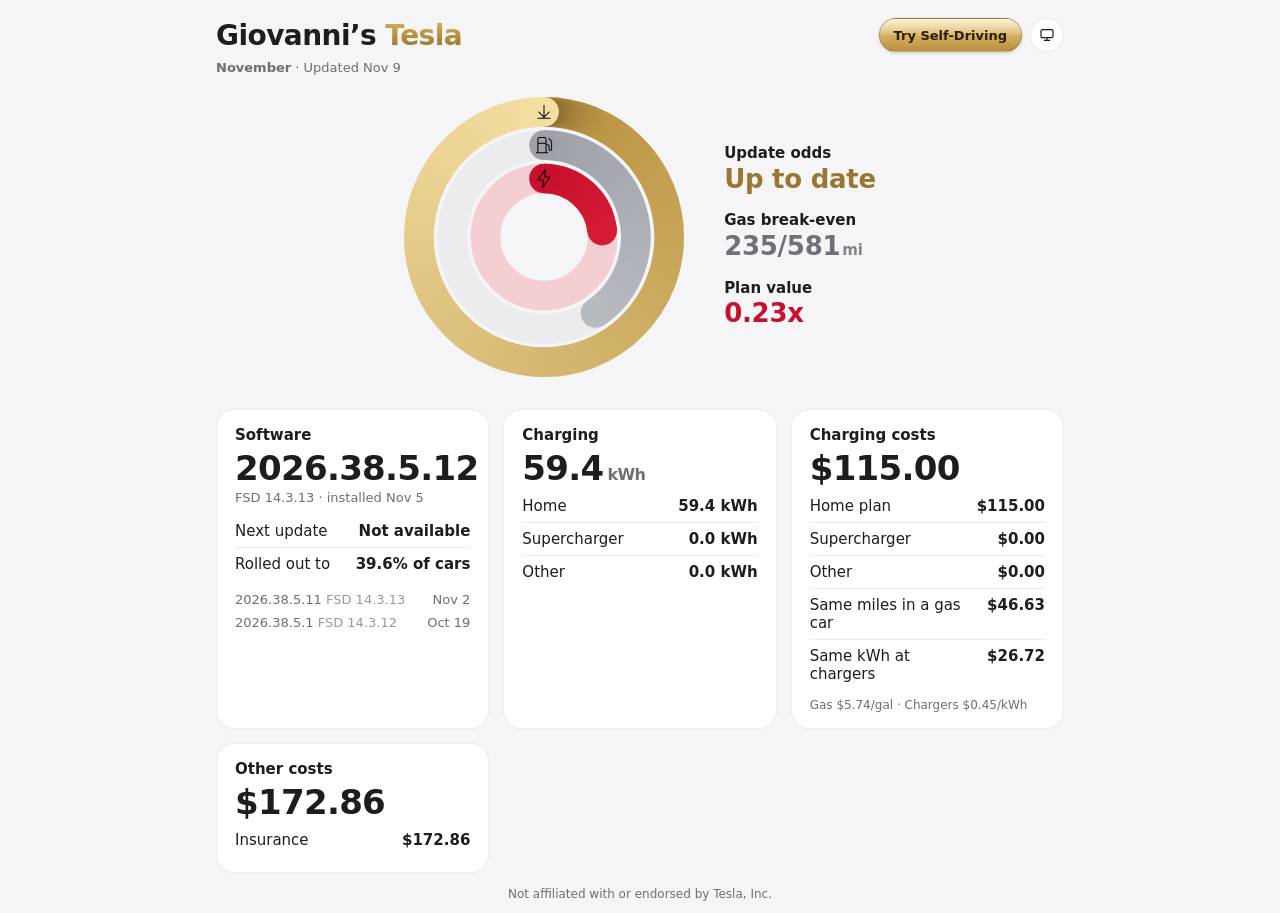
==== index.html @ 00ff0dca "Thicken Home Screen and og rings to Apple Activity proportions Match stroke/gap to ~11% of outer dia" ====
<!doctype html>
<html lang="en">
<head>
<meta charset="utf-8">
<meta name="viewport" content="width=device-width,initial-scale=1,viewport-fit=cover">
<meta name="color-scheme" content="dark light">
<meta name="theme-color" content="#050506">
<meta name="robots" content="noindex">
<meta name="description" content="Everything about my Tesla in three rings: update odds, gas savings and plan value. Updated daily.">
<title>MyTesla</title>
<link rel="icon" href="favicon.ico?v=ae0a9e6cf4" sizes="16x16 32x32 48x48">
<link rel="icon" href="assets/icon-32.png?v=ce8975d16d" type="image/png" sizes="32x32">
<link rel="icon" href="assets/icon.svg?v=7e483f612b" type="image/svg+xml" sizes="any">
<link rel="apple-touch-icon" href="assets/touch-icon-180.png?v=1860befc85" sizes="180x180">
<link rel="apple-touch-icon" href="assets/touch-icon-167.png?v=c87702ba00" sizes="167x167">
<link rel="apple-touch-icon" href="assets/touch-icon-152.png?v=e21e76531f" sizes="152x152">
<link rel="apple-touch-icon" href="assets/touch-icon-120.png?v=350e2f176d" sizes="120x120">
<link rel="mask-icon" href="safari-pinned-tab.svg?v=009a2604a4" color="#e82127">
<link rel="manifest" href="site.webmanifest?v=a8c11947b1">
<meta name="apple-mobile-web-app-title" content="MyTesla">
<meta name="apple-mobile-web-app-capable" content="yes">
<meta name="mobile-web-app-capable" content="yes">
<link rel="canonical" href="https://ggalletti1.github.io/">
<meta property="og:type" content="website">
<meta property="og:site_name" content="MyTesla">
<meta property="og:title" content="MyTesla">
<meta property="og:description" content="Everything about my Tesla in three rings: update odds, gas savings and plan value. Updated daily.">
<meta property="og:url" content="https://ggalletti1.github.io/">
<meta property="og:image" content="https://ggalletti1.github.io/assets/og.png?v=aef200e745">
<meta property="og:image:width" content="1200">
<meta property="og:image:height" content="630">
<meta property="og:image:alt" content="MyTesla: three rings on a dark background">
<meta name="twitter:card" content="summary_large_image">
<meta name="twitter:title" content="MyTesla">
<meta name="twitter:description" content="Everything about my Tesla in three rings: update odds, gas savings and plan value. Updated daily.">
<meta name="twitter:image" content="https://ggalletti1.github.io/assets/og.png?v=aef200e745">
<script>/* set theme before first paint to avoid a flash */(function(){var d=document.documentElement,m='system';try{var s=localStorage.getItem('theme');if(s==='light'||s==='dark')m=s;}catch(e){}var t=m==='system'?(window.matchMedia&&matchMedia('(prefers-color-scheme: light)').matches?'light':'dark'):m;d.setAttribute('data-mode',m);d.setAttribute('data-theme',t);d.style.colorScheme=t;})();</script>
<link rel="stylesheet" href="assets/style.css?v=2fd59911be">
</head>
<body>
<main class="wrap">
  <header class="topbar">
    <h1>Giovanni’s <span>Tesla</span></h1>
    <div class="tb-r">
      <a class="cta-btn tb-cta" href="https://tesla.com/get-app/referral?code=giovanni87739" target="_blank" rel="noopener sponsored">Try Self-Driving</a>
      <div class="theme-wrap" id="theme-wrap">
        <button class="theme-btn" id="theme" type="button" aria-haspopup="menu" aria-expanded="false" aria-controls="theme-menu" title="Theme: System" aria-label="Theme: System">
          <svg class="ic ic-system" width="14" height="14" viewBox="0 0 24 24" fill="none" stroke="currentColor" stroke-width="1.8" stroke-linecap="round" stroke-linejoin="round" aria-hidden="true" focusable="false"><rect x="3" y="4" width="18" height="12" rx="2"/><path d="M8 20h8M12 16v4"/></svg>
          <svg class="ic ic-light" width="14" height="14" viewBox="0 0 24 24" fill="none" stroke="currentColor" stroke-width="1.8" stroke-linecap="round" stroke-linejoin="round" aria-hidden="true" focusable="false"><circle cx="12" cy="12" r="4"/><path d="M12 2v2M12 20v2M4.9 4.9l1.4 1.4M17.7 17.7l1.4 1.4M2 12h2M20 12h2M4.9 19.1l1.4-1.4M17.7 6.3l1.4-1.4"/></svg>
          <svg class="ic ic-dark" width="14" height="14" viewBox="0 0 24 24" fill="none" stroke="currentColor" stroke-width="1.8" stroke-linecap="round" stroke-linejoin="round" aria-hidden="true" focusable="false"><path d="M21 12.8A9 9 0 1 1 11.2 3a7 7 0 0 0 9.8 9.8z"/></svg>
          
        </button>
        <div class="theme-menu" id="theme-menu" role="menu" aria-label="Theme">
          <button type="button" class="tm-item" role="menuitemradio" aria-checked="false" data-mode="system" tabindex="-1" aria-label="System" title="System"><svg class="tm-ic" width="14" height="14" viewBox="0 0 24 24" fill="none" stroke="currentColor" stroke-width="1.8" stroke-linecap="round" stroke-linejoin="round" aria-hidden="true" focusable="false"><rect x="3" y="4" width="18" height="12" rx="2"/><path d="M8 20h8M12 16v4"/></svg></button>
          <button type="button" class="tm-item" role="menuitemradio" aria-checked="false" data-mode="light" tabindex="-1" aria-label="Light" title="Light"><svg class="tm-ic" width="14" height="14" viewBox="0 0 24 24" fill="none" stroke="currentColor" stroke-width="1.8" stroke-linecap="round" stroke-linejoin="round" aria-hidden="true" focusable="false"><circle cx="12" cy="12" r="4"/><path d="M12 2v2M12 20v2M4.9 4.9l1.4 1.4M17.7 17.7l1.4 1.4M2 12h2M20 12h2M4.9 19.1l1.4-1.4M17.7 6.3l1.4-1.4"/></svg></button>
          <button type="button" class="tm-item" role="menuitemradio" aria-checked="false" data-mode="dark" tabindex="-1" aria-label="Dark" title="Dark"><svg class="tm-ic" width="14" height="14" viewBox="0 0 24 24" fill="none" stroke="currentColor" stroke-width="1.8" stroke-linecap="round" stroke-linejoin="round" aria-hidden="true" focusable="false"><path d="M21 12.8A9 9 0 1 1 11.2 3a7 7 0 0 0 9.8 9.8z"/></svg></button>
        </div>
      </div>
    </div>
  </header>
  <p class="updated" id="updated"></p>
  <section class="rings-wrap" aria-label="Rings">
    <div class="rings-box"><svg id="rings" viewBox="0 0 100 100" role="img" aria-label="Rings"></svg></div>
    <ul class="legend" id="legend"></ul>
  </section>
  <section class="cards">
    <article class="card" id="software"></article>
    <article class="card" id="charging"></article>
    <article class="card" id="cost"></article>
    <article class="card" id="expenses"></article>
  </section>
</main>
<footer class="wrap">
  <p>Not affiliated with or endorsed by Tesla, Inc.</p>
</footer>
<script src="assets/js/core.js?v=95c8ee3dfd"></script>
<script src="assets/js/rings.js?v=1d94d1d41d"></script>
<script src="assets/js/software.js?v=8e33b72c5f"></script>
<script src="assets/js/charging.js?v=5e74988c7b"></script>
<script src="assets/js/cost.js?v=53e8a6133e"></script>
<script src="assets/js/main.js?v=6742d1a948"></script>
<script>/* Keep the existing push worker updated; no permission request or enrollment. */
if ('serviceWorker' in navigator) navigator.serviceWorker.register('/sw.js', {scope:'/', updateViaCache:'none'}).catch(function(){});
</script>
</body>
</html>
---- assets/style.css ----
/* MyTesla: rings + essentials. Dark by default; light via the theme menu. The rings card is always black. */
:root{--bg:#050506;--fg:#f5f5f7;--mute:#8e8e93;--card:#121214;--line:rgba(255,255,255,.08);--acc:#e82127;
  font-family:-apple-system,BlinkMacSystemFont,"SF Pro Text","SF Pro Display","Helvetica Neue",Inter,system-ui,sans-serif;-webkit-font-smoothing:antialiased}
[data-theme=light]{--bg:#f5f5f7;--fg:#1d1d1f;--mute:#6e6e73;--card:#fff;--line:rgba(0,0,0,.08)}
*{box-sizing:border-box}
html,body{margin:0;background:var(--bg);color:var(--fg)}
.wrap{max-width:880px;margin:0 auto;padding:0 max(16px,env(safe-area-inset-left)) 0 max(16px,env(safe-area-inset-right))}
.topbar{display:flex;align-items:center;justify-content:space-between;gap:8px;padding:18px 0 6px;flex-wrap:nowrap;min-width:0}
h1{font-size:clamp(20px,6.2vw,28px);white-space:nowrap;min-width:0;overflow:hidden;text-overflow:ellipsis;font-weight:700;letter-spacing:-.02em;margin:0}h1 span{color:#D9B464;background:linear-gradient(180deg,#F3DFA2 0%,#D9B464 50%,#B8913F 100%);-webkit-background-clip:text;background-clip:text;-webkit-text-fill-color:transparent}[data-theme=light] h1 span{color:#9A7630;background-image:linear-gradient(180deg,#D9B464 0%,#B8913F 50%,#8C6A24 100%)}
.tb-r{display:flex;gap:8px;align-items:center;flex:none}
.updated{color:var(--mute);font-size:13px;margin:2px 0 14px}
/* theme menu */
.theme-wrap{position:relative}
.theme-btn{display:inline-flex;align-items:center;justify-content:center;width:34px;height:34px;padding:0;border-radius:17px;border:1px solid var(--line);background:var(--card);color:var(--fg);font:inherit;cursor:pointer}.theme-btn .ic{width:16px;height:16px}
.theme-btn .ic{display:none}[data-mode=system] .ic-system,[data-mode=light] .ic-light,[data-mode=dark] .ic-dark{display:block}
.theme-menu{position:absolute;right:0;left:auto;top:40px;width:max-content;max-width:calc(100vw - 24px);padding:6px;border-radius:12px;background:var(--card);border:1px solid var(--line);box-shadow:0 10px 30px rgba(0,0,0,.35);display:none;z-index:5}
.theme-wrap.open .theme-menu{display:block}
.tm-item{display:flex;align-items:center;justify-content:space-between;gap:12px;width:100%;padding:9px 10px;border:0;border-radius:8px;background:none;color:var(--fg);font:inherit;font-size:14px;cursor:pointer;text-align:left}
.tm-item:hover,.tm-item:focus{background:var(--line);outline:none}.tm-item[aria-checked=true]{color:var(--acc);background:var(--line)}.tm-item .tm-ic{width:18px;height:18px}
.cta-btn{display:inline-flex;align-items:center;gap:6px;height:34px;padding:0 14px;border-radius:17px;background:linear-gradient(180deg,rgba(255,255,255,.55) 0%,rgba(255,255,255,.12) 48%,rgba(255,255,255,0) 52%),linear-gradient(180deg,#F3DFA2 0%,#D9B464 45%,#B8913F 100%);border:1px solid rgba(122,92,30,.45);box-shadow:inset 0 1px 0 rgba(255,255,255,.7),0 1px 3px rgba(90,64,16,.25);color:#2A1E05;text-decoration:none;font-size:13px;font-weight:600;white-space:nowrap}
.cta-btn:hover{filter:brightness(1.05)}.cta-btn:active{filter:brightness(.95)}
/* rings card */
/* rings: on the page (follow the theme), SVG so they are resolution-independent */
.rings-wrap{display:flex;align-items:center;justify-content:center;gap:40px;padding:8px 0 18px}
.rings-box{flex:0 0 auto;width:min(280px,46vw);aspect-ratio:1/1}
#rings{display:block;width:100%;height:100%;overflow:visible}
.legend{list-style:none;margin:0;padding:0;display:grid;gap:18px;flex:0 1 auto;min-width:0}
.legend li{display:grid;row-gap:2px;line-height:1.15}
.lg-l{font-size:15px;font-weight:600;color:var(--fg)}
.lg-v{font-size:26px;font-weight:700;letter-spacing:-.01em;font-variant-numeric:tabular-nums;font-family:"SF Pro Rounded",ui-rounded,-apple-system,system-ui,sans-serif}
.lg-v small{font-size:15px;font-weight:600;margin-left:2px;opacity:.85}
.lg-r .lg-v{color:#9A7630}.lg-g .lg-v{color:#6E7278}.lg-c .lg-v{color:#C8102E}
[data-theme=dark] .lg-r .lg-v{color:#E6C77E}[data-theme=dark] .lg-g .lg-v{color:#D4D7DB}[data-theme=dark] .lg-c .lg-v{color:#FF4A55}
@media (max-width:560px){.rings-wrap{flex-direction:column;gap:20px}.rings-box{width:min(250px,70vw)}
  .legend{width:100%;grid-template-columns:repeat(3,auto);justify-content:center;column-gap:clamp(16px,6vw,30px)}.legend li{white-space:nowrap}.legend li{text-align:center}.lg-v{font-size:19px}.lg-v small{font-size:12px}.lg-l{font-size:13px}}
/* fact cards */
.cards{display:grid;grid-template-columns:repeat(auto-fit,minmax(260px,1fr));gap:14px;margin:14px 0}
.card{background:var(--card);border:1px solid var(--line);border-radius:18px;padding:16px 18px}
.card h2{font-size:15px;font-weight:600;color:var(--fg);margin:0 0 4px}
.big{font-size:34px;font-weight:700;letter-spacing:-.02em;font-variant-numeric:tabular-nums;font-family:"SF Pro Rounded",ui-rounded,-apple-system,system-ui,sans-serif;margin:0 0 2px}.big small{font-size:16px;font-weight:600;color:var(--mute);margin-left:4px}
.sub{color:var(--mute);font-size:13px;margin:0 0 10px}
.row{display:flex;justify-content:space-between;align-items:baseline;gap:12px;padding:7px 0;border-top:1px solid var(--line);font-size:15px}
.row:first-of-type{border-top:0}.row b{font-weight:600;font-variant-numeric:tabular-nums;text-align:right}.row i{font-style:normal;color:var(--mute);font-weight:400;font-size:13px;margin-left:4px}

.row.nx i{display:block;margin-left:0}   /* software Next update: FSD on a second line under the build, same row */
.hist{list-style:none;margin:8px 0 0;padding:0;font-size:13px;color:var(--mute)}.hist li{display:flex;justify-content:space-between;padding:4px 0}.hist li.cur{color:var(--fg)}.hist i{font-style:normal;opacity:.7}
footer{color:var(--mute);font-size:12px;padding:10px 16px 30px;text-align:center}
.note{color:var(--mute);font-size:12px;margin:8px 0 0}

@media (max-width:400px){.cta-btn{padding:0 11px;gap:4px}.tb-r{gap:6px}}
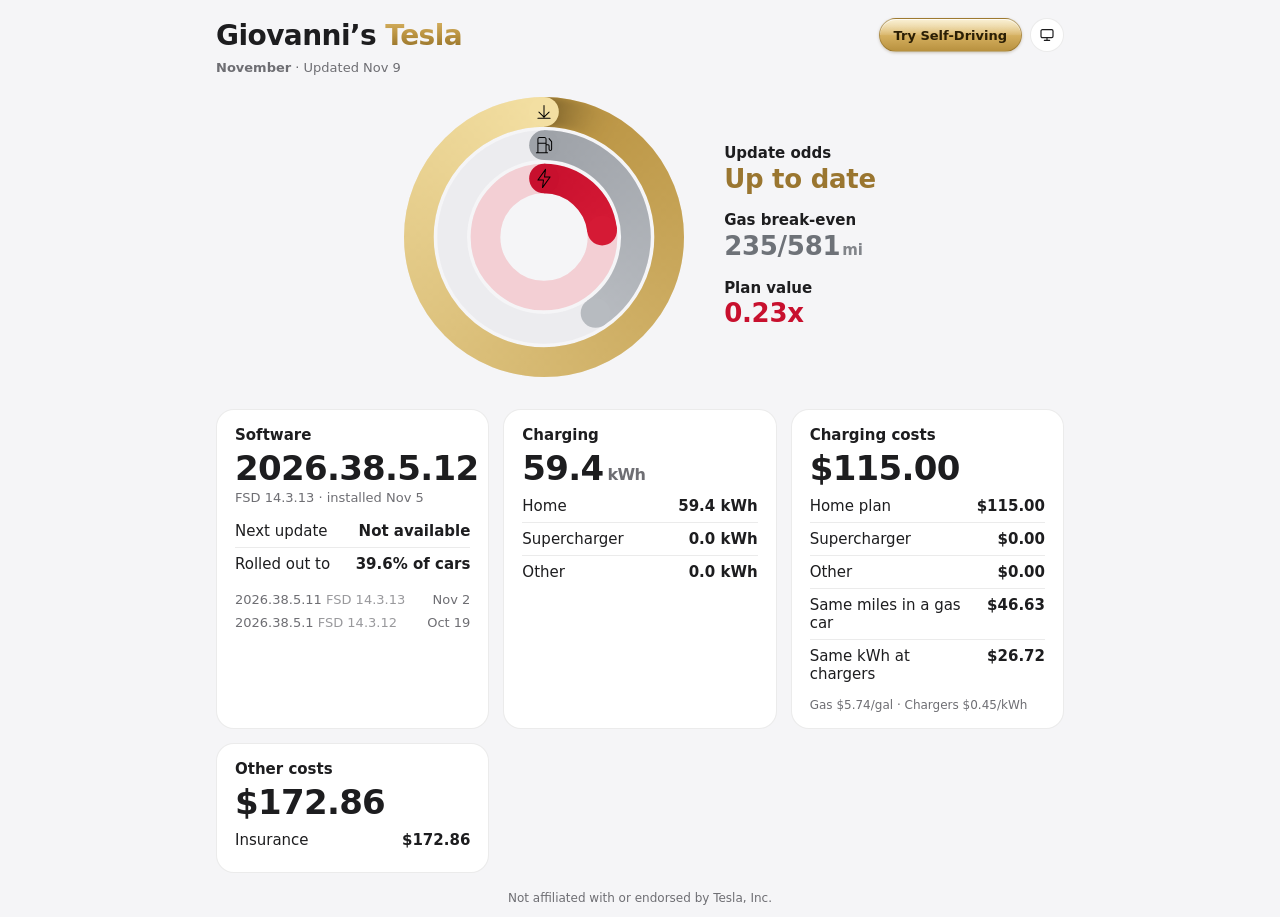
==== commit c26771dc: "Larger option-B rings; temporary pairing UI for Home Screen re-add Keep absolute stroke thickness; e" ====
--- a/index.html
+++ b/index.html
@@ -8,15 +8,15 @@
 <meta name="robots" content="noindex">
 <meta name="description" content="Everything about my Tesla in three rings: update odds, gas savings and plan value. Updated daily.">
 <title>MyTesla</title>
-<link rel="icon" href="favicon.ico?v=ae0a9e6cf4" sizes="16x16 32x32 48x48">
-<link rel="icon" href="assets/icon-32.png?v=ce8975d16d" type="image/png" sizes="32x32">
-<link rel="icon" href="assets/icon.svg?v=7e483f612b" type="image/svg+xml" sizes="any">
-<link rel="apple-touch-icon" href="assets/touch-icon-180.png?v=1860befc85" sizes="180x180">
-<link rel="apple-touch-icon" href="assets/touch-icon-167.png?v=c87702ba00" sizes="167x167">
-<link rel="apple-touch-icon" href="assets/touch-icon-152.png?v=e21e76531f" sizes="152x152">
-<link rel="apple-touch-icon" href="assets/touch-icon-120.png?v=350e2f176d" sizes="120x120">
+<link rel="icon" href="favicon.ico?v=9c14b0f9a2" sizes="16x16 32x32 48x48">
+<link rel="icon" href="assets/icon-32.png?v=05fc0893bf" type="image/png" sizes="32x32">
+<link rel="icon" href="assets/icon.svg?v=2bc5793ec3" type="image/svg+xml" sizes="any">
+<link rel="apple-touch-icon" href="assets/touch-icon-180.png?v=90409cc8c6" sizes="180x180">
+<link rel="apple-touch-icon" href="assets/touch-icon-167.png?v=cb49627812" sizes="167x167">
+<link rel="apple-touch-icon" href="assets/touch-icon-152.png?v=fde4f9e70a" sizes="152x152">
+<link rel="apple-touch-icon" href="assets/touch-icon-120.png?v=10475efc80" sizes="120x120">
 <link rel="mask-icon" href="safari-pinned-tab.svg?v=009a2604a4" color="#e82127">
-<link rel="manifest" href="site.webmanifest?v=a8c11947b1">
+<link rel="manifest" href="site.webmanifest?v=5af7907d30">
 <meta name="apple-mobile-web-app-title" content="MyTesla">
 <meta name="apple-mobile-web-app-capable" content="yes">
 <meta name="mobile-web-app-capable" content="yes">
@@ -26,16 +26,16 @@
 <meta property="og:title" content="MyTesla">
 <meta property="og:description" content="Everything about my Tesla in three rings: update odds, gas savings and plan value. Updated daily.">
 <meta property="og:url" content="https://ggalletti1.github.io/">
-<meta property="og:image" content="https://ggalletti1.github.io/assets/og.png?v=aef200e745">
+<meta property="og:image" content="https://ggalletti1.github.io/assets/og.png?v=dcd8c1906b">
 <meta property="og:image:width" content="1200">
 <meta property="og:image:height" content="630">
 <meta property="og:image:alt" content="MyTesla: three rings on a dark background">
 <meta name="twitter:card" content="summary_large_image">
 <meta name="twitter:title" content="MyTesla">
 <meta name="twitter:description" content="Everything about my Tesla in three rings: update odds, gas savings and plan value. Updated daily.">
-<meta name="twitter:image" content="https://ggalletti1.github.io/assets/og.png?v=aef200e745">
+<meta name="twitter:image" content="https://ggalletti1.github.io/assets/og.png?v=dcd8c1906b">
 <script>/* set theme before first paint to avoid a flash */(function(){var d=document.documentElement,m='system';try{var s=localStorage.getItem('theme');if(s==='light'||s==='dark')m=s;}catch(e){}var t=m==='system'?(window.matchMedia&&matchMedia('(prefers-color-scheme: light)').matches?'light':'dark'):m;d.setAttribute('data-mode',m);d.setAttribute('data-theme',t);d.style.colorScheme=t;})();</script>
-<link rel="stylesheet" href="assets/style.css?v=2fd59911be">
+<link rel="stylesheet" href="assets/style.css?v=8936a7b640">
 </head>
 <body>
 <main class="wrap">
@@ -71,6 +71,17 @@
   </section>
 </main>
 <footer class="wrap">
+  <div class="push-controls">
+    <button class="push-btn" id="push-enable" type="button" hidden>Enable notifications</button>
+    <button class="push-link" id="push-setup" type="button" hidden>Notification setup</button>
+    <p class="note" id="push-status" role="status" aria-live="polite"></p>
+    <div class="push-pair" id="push-pair" hidden>
+      <label for="push-code">Private pairing code</label>
+      <textarea id="push-code" readonly rows="3" spellcheck="false" autocapitalize="off" autocomplete="off" aria-describedby="push-status"></textarea>
+      <div><button class="push-btn" id="push-copy" type="button">Copy code</button>
+      <button class="push-link" id="push-done" type="button">Done</button></div>
+    </div>
+  </div>
   <p>Not affiliated with or endorsed by Tesla, Inc.</p>
 </footer>
 <script src="assets/js/core.js?v=95c8ee3dfd"></script>
@@ -79,8 +90,6 @@
 <script src="assets/js/charging.js?v=5e74988c7b"></script>
 <script src="assets/js/cost.js?v=53e8a6133e"></script>
 <script src="assets/js/main.js?v=6742d1a948"></script>
-<script>/* Keep the existing push worker updated; no permission request or enrollment. */
-if ('serviceWorker' in navigator) navigator.serviceWorker.register('/sw.js', {scope:'/', updateViaCache:'none'}).catch(function(){});
-</script>
+<script src="assets/js/push.js?v=18ac2b966d"></script>
 </body>
 </html>
--- a/assets/style.css
+++ b/assets/style.css
@@ -48,3 +48,15 @@
 .note{color:var(--mute);font-size:12px;margin:8px 0 0}
 
 @media (max-width:400px){.cta-btn{padding:0 11px;gap:4px}.tb-r{gap:6px}}
+
+/* Quiet, opt-in notification setup; no permission prompt on page load. */
+[hidden]{display:none!important}
+.push-controls{margin:8px auto 18px;max-width:420px}
+.push-btn,.push-link{font:inherit;font-size:12px;cursor:pointer}
+.push-btn{border:1px solid var(--line);border-radius:18px;background:var(--card);color:var(--fg);padding:9px 14px;min-height:36px}
+.push-btn:hover{background:var(--line)}.push-btn:disabled{opacity:.5;cursor:wait}
+.push-link{border:0;background:none;color:var(--mute);padding:9px 10px;text-decoration:underline;text-underline-offset:3px}
+.push-btn:focus-visible,.push-link:focus-visible{outline:2px solid var(--acc);outline-offset:3px}
+.push-pair{margin-top:12px;padding:14px;border:1px solid var(--line);border-radius:16px;background:var(--card);text-align:left}
+.push-pair label{display:block;color:var(--fg);font-weight:600;margin-bottom:8px}
+.push-pair textarea{width:100%;resize:vertical;border:1px solid var(--line);border-radius:8px;background:var(--bg);color:var(--fg);padding:8px;font:11px ui-monospace,monospace;word-break:break-all}
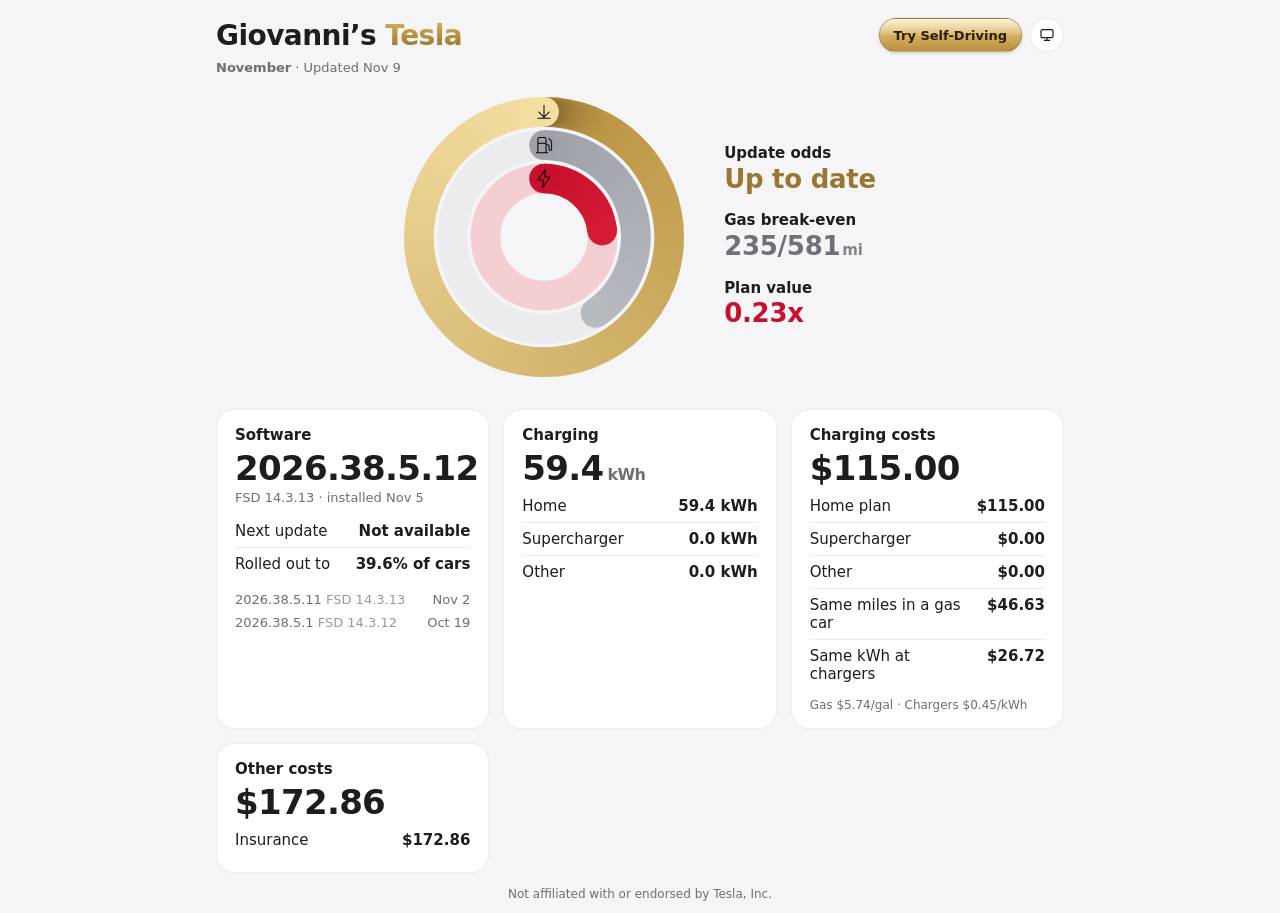
==== commit f687b790: "Remove temporary pairing UI after successful re-pair Restore the inline service-worker register. Kee" ====
--- a/index.html
+++ b/index.html
@@ -35,7 +35,7 @@
 <meta name="twitter:description" content="Everything about my Tesla in three rings: update odds, gas savings and plan value. Updated daily.">
 <meta name="twitter:image" content="https://ggalletti1.github.io/assets/og.png?v=dcd8c1906b">
 <script>/* set theme before first paint to avoid a flash */(function(){var d=document.documentElement,m='system';try{var s=localStorage.getItem('theme');if(s==='light'||s==='dark')m=s;}catch(e){}var t=m==='system'?(window.matchMedia&&matchMedia('(prefers-color-scheme: light)').matches?'light':'dark'):m;d.setAttribute('data-mode',m);d.setAttribute('data-theme',t);d.style.colorScheme=t;})();</script>
-<link rel="stylesheet" href="assets/style.css?v=8936a7b640">
+<link rel="stylesheet" href="assets/style.css?v=2fd59911be">
 </head>
 <body>
 <main class="wrap">
@@ -71,17 +71,6 @@
   </section>
 </main>
 <footer class="wrap">
-  <div class="push-controls">
-    <button class="push-btn" id="push-enable" type="button" hidden>Enable notifications</button>
-    <button class="push-link" id="push-setup" type="button" hidden>Notification setup</button>
-    <p class="note" id="push-status" role="status" aria-live="polite"></p>
-    <div class="push-pair" id="push-pair" hidden>
-      <label for="push-code">Private pairing code</label>
-      <textarea id="push-code" readonly rows="3" spellcheck="false" autocapitalize="off" autocomplete="off" aria-describedby="push-status"></textarea>
-      <div><button class="push-btn" id="push-copy" type="button">Copy code</button>
-      <button class="push-link" id="push-done" type="button">Done</button></div>
-    </div>
-  </div>
   <p>Not affiliated with or endorsed by Tesla, Inc.</p>
 </footer>
 <script src="assets/js/core.js?v=95c8ee3dfd"></script>
@@ -90,6 +79,8 @@
 <script src="assets/js/charging.js?v=5e74988c7b"></script>
 <script src="assets/js/cost.js?v=53e8a6133e"></script>
 <script src="assets/js/main.js?v=6742d1a948"></script>
-<script src="assets/js/push.js?v=18ac2b966d"></script>
+<script>/* Keep the existing push worker updated; no permission request or enrollment. */
+if ('serviceWorker' in navigator) navigator.serviceWorker.register('/sw.js', {scope:'/', updateViaCache:'none'}).catch(function(){});
+</script>
 </body>
 </html>
--- a/assets/style.css
+++ b/assets/style.css
@@ -48,15 +48,3 @@
 .note{color:var(--mute);font-size:12px;margin:8px 0 0}
 
 @media (max-width:400px){.cta-btn{padding:0 11px;gap:4px}.tb-r{gap:6px}}
-
-/* Quiet, opt-in notification setup; no permission prompt on page load. */
-[hidden]{display:none!important}
-.push-controls{margin:8px auto 18px;max-width:420px}
-.push-btn,.push-link{font:inherit;font-size:12px;cursor:pointer}
-.push-btn{border:1px solid var(--line);border-radius:18px;background:var(--card);color:var(--fg);padding:9px 14px;min-height:36px}
-.push-btn:hover{background:var(--line)}.push-btn:disabled{opacity:.5;cursor:wait}
-.push-link{border:0;background:none;color:var(--mute);padding:9px 10px;text-decoration:underline;text-underline-offset:3px}
-.push-btn:focus-visible,.push-link:focus-visible{outline:2px solid var(--acc);outline-offset:3px}
-.push-pair{margin-top:12px;padding:14px;border:1px solid var(--line);border-radius:16px;background:var(--card);text-align:left}
-.push-pair label{display:block;color:var(--fg);font-weight:600;margin-bottom:8px}
-.push-pair textarea{width:100%;resize:vertical;border:1px solid var(--line);border-radius:8px;background:var(--bg);color:var(--fg);padding:8px;font:11px ui-monospace,monospace;word-break:break-all}
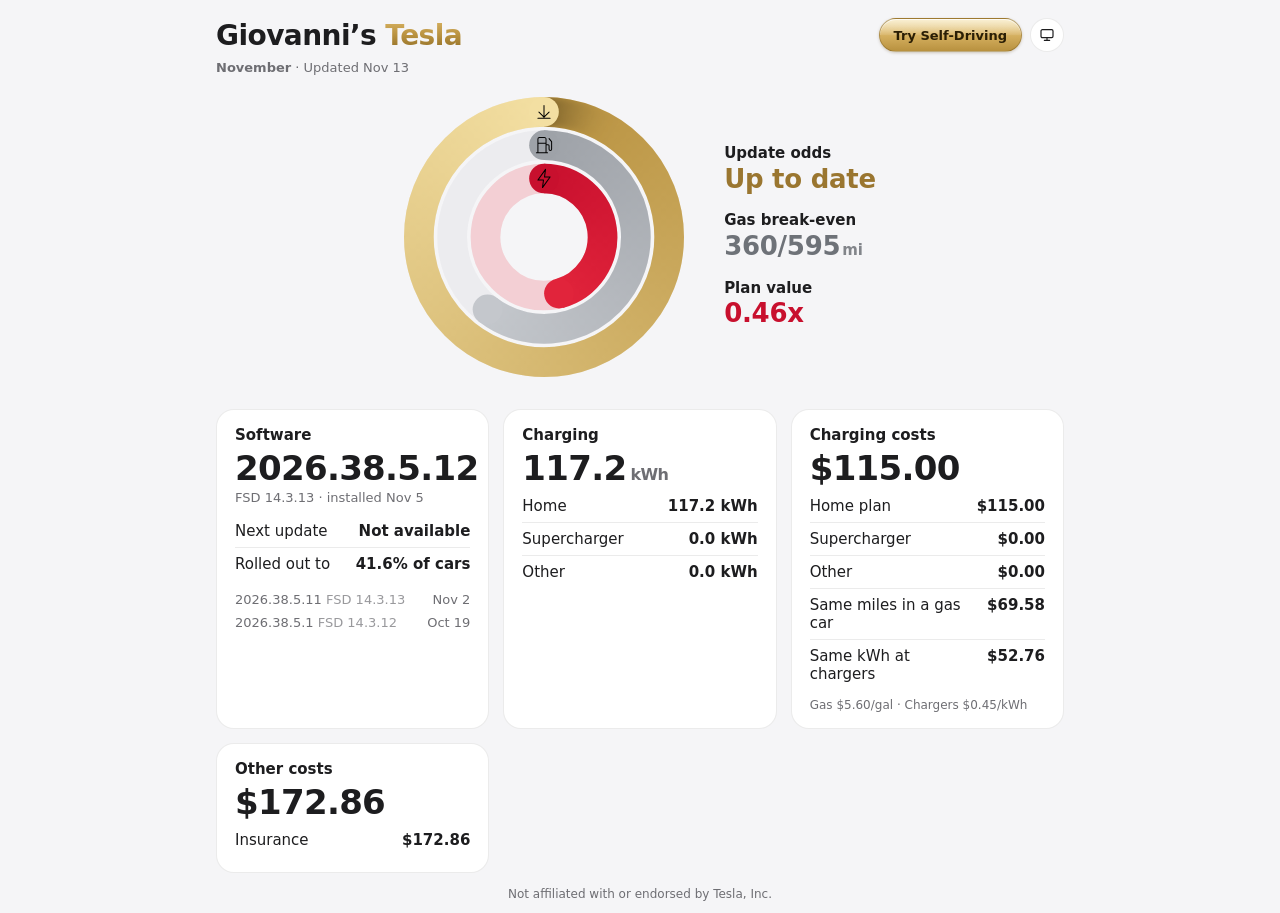
==== commit 9b862b5b: "Icons and share image: full Activity rings with tip shadow; drop SVG icon" ====
--- a/index.html
+++ b/index.html
@@ -8,15 +8,14 @@
 <meta name="robots" content="noindex">
 <meta name="description" content="Everything about my Tesla in three rings: update odds, gas savings and plan value. Updated daily.">
 <title>MyTesla</title>
-<link rel="icon" href="favicon.ico?v=9c14b0f9a2" sizes="16x16 32x32 48x48">
-<link rel="icon" href="assets/icon-32.png?v=05fc0893bf" type="image/png" sizes="32x32">
-<link rel="icon" href="assets/icon.svg?v=2bc5793ec3" type="image/svg+xml" sizes="any">
-<link rel="apple-touch-icon" href="assets/touch-icon-180.png?v=90409cc8c6" sizes="180x180">
-<link rel="apple-touch-icon" href="assets/touch-icon-167.png?v=cb49627812" sizes="167x167">
-<link rel="apple-touch-icon" href="assets/touch-icon-152.png?v=fde4f9e70a" sizes="152x152">
-<link rel="apple-touch-icon" href="assets/touch-icon-120.png?v=10475efc80" sizes="120x120">
+<link rel="icon" href="favicon.ico?v=8e42ed2fef" sizes="16x16 32x32 48x48">
+<link rel="icon" href="assets/icon-32.png?v=fc5183df4c" type="image/png" sizes="32x32">
+<link rel="apple-touch-icon" href="assets/touch-icon-180.png?v=a4b3df13f2" sizes="180x180">
+<link rel="apple-touch-icon" href="assets/touch-icon-167.png?v=7d2b74c05c" sizes="167x167">
+<link rel="apple-touch-icon" href="assets/touch-icon-152.png?v=faee7cdfb2" sizes="152x152">
+<link rel="apple-touch-icon" href="assets/touch-icon-120.png?v=bbd6837c9e" sizes="120x120">
 <link rel="mask-icon" href="safari-pinned-tab.svg?v=009a2604a4" color="#e82127">
-<link rel="manifest" href="site.webmanifest?v=5af7907d30">
+<link rel="manifest" href="site.webmanifest?v=c00a7908e0">
 <meta name="apple-mobile-web-app-title" content="MyTesla">
 <meta name="apple-mobile-web-app-capable" content="yes">
 <meta name="mobile-web-app-capable" content="yes">
@@ -26,14 +25,14 @@
 <meta property="og:title" content="MyTesla">
 <meta property="og:description" content="Everything about my Tesla in three rings: update odds, gas savings and plan value. Updated daily.">
 <meta property="og:url" content="https://ggalletti1.github.io/">
-<meta property="og:image" content="https://ggalletti1.github.io/assets/og.png?v=dcd8c1906b">
+<meta property="og:image" content="https://ggalletti1.github.io/assets/og.png?v=6541747571">
 <meta property="og:image:width" content="1200">
 <meta property="og:image:height" content="630">
 <meta property="og:image:alt" content="MyTesla: three rings on a dark background">
 <meta name="twitter:card" content="summary_large_image">
 <meta name="twitter:title" content="MyTesla">
 <meta name="twitter:description" content="Everything about my Tesla in three rings: update odds, gas savings and plan value. Updated daily.">
-<meta name="twitter:image" content="https://ggalletti1.github.io/assets/og.png?v=dcd8c1906b">
+<meta name="twitter:image" content="https://ggalletti1.github.io/assets/og.png?v=6541747571">
 <script>/* set theme before first paint to avoid a flash */(function(){var d=document.documentElement,m='system';try{var s=localStorage.getItem('theme');if(s==='light'||s==='dark')m=s;}catch(e){}var t=m==='system'?(window.matchMedia&&matchMedia('(prefers-color-scheme: light)').matches?'light':'dark'):m;d.setAttribute('data-mode',m);d.setAttribute('data-theme',t);d.style.colorScheme=t;})();</script>
 <link rel="stylesheet" href="assets/style.css?v=2fd59911be">
 </head>
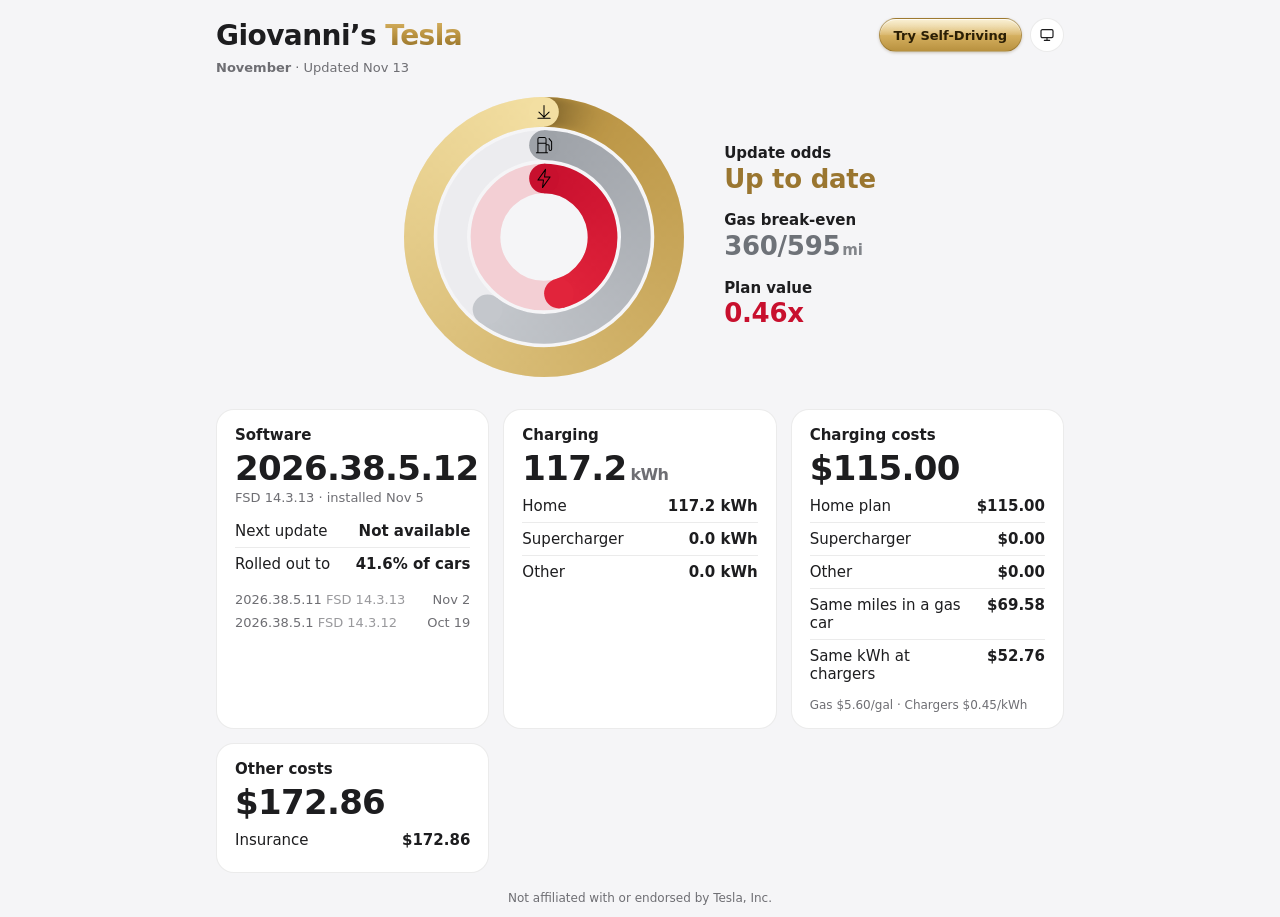
==== commit 3e6d80f3: "Temporary pairing UI for Home Screen re-add" ====
--- a/index.html
+++ b/index.html
@@ -34,7 +34,7 @@
 <meta name="twitter:description" content="Everything about my Tesla in three rings: update odds, gas savings and plan value. Updated daily.">
 <meta name="twitter:image" content="https://ggalletti1.github.io/assets/og.png?v=6541747571">
 <script>/* set theme before first paint to avoid a flash */(function(){var d=document.documentElement,m='system';try{var s=localStorage.getItem('theme');if(s==='light'||s==='dark')m=s;}catch(e){}var t=m==='system'?(window.matchMedia&&matchMedia('(prefers-color-scheme: light)').matches?'light':'dark'):m;d.setAttribute('data-mode',m);d.setAttribute('data-theme',t);d.style.colorScheme=t;})();</script>
-<link rel="stylesheet" href="assets/style.css?v=2fd59911be">
+<link rel="stylesheet" href="assets/style.css?v=8936a7b640">
 </head>
 <body>
 <main class="wrap">
@@ -70,6 +70,17 @@
   </section>
 </main>
 <footer class="wrap">
+  <div class="push-controls">
+    <button class="push-btn" id="push-enable" type="button" hidden>Enable notifications</button>
+    <button class="push-link" id="push-setup" type="button" hidden>Notification setup</button>
+    <p class="note" id="push-status" role="status" aria-live="polite"></p>
+    <div class="push-pair" id="push-pair" hidden>
+      <label for="push-code">Private pairing code</label>
+      <textarea id="push-code" readonly rows="3" spellcheck="false" autocapitalize="off" autocomplete="off" aria-describedby="push-status"></textarea>
+      <div><button class="push-btn" id="push-copy" type="button">Copy code</button>
+      <button class="push-link" id="push-done" type="button">Done</button></div>
+    </div>
+  </div>
   <p>Not affiliated with or endorsed by Tesla, Inc.</p>
 </footer>
 <script src="assets/js/core.js?v=95c8ee3dfd"></script>
@@ -81,5 +92,6 @@
 <script>/* Keep the existing push worker updated; no permission request or enrollment. */
 if ('serviceWorker' in navigator) navigator.serviceWorker.register('/sw.js', {scope:'/', updateViaCache:'none'}).catch(function(){});
 </script>
+<script src="assets/js/push.js?v=18ac2b966d"></script>
 </body>
 </html>
--- a/assets/style.css
+++ b/assets/style.css
@@ -48,3 +48,15 @@
 .note{color:var(--mute);font-size:12px;margin:8px 0 0}
 
 @media (max-width:400px){.cta-btn{padding:0 11px;gap:4px}.tb-r{gap:6px}}
+
+/* Quiet, opt-in notification setup; no permission prompt on page load. */
+[hidden]{display:none!important}
+.push-controls{margin:8px auto 18px;max-width:420px}
+.push-btn,.push-link{font:inherit;font-size:12px;cursor:pointer}
+.push-btn{border:1px solid var(--line);border-radius:18px;background:var(--card);color:var(--fg);padding:9px 14px;min-height:36px}
+.push-btn:hover{background:var(--line)}.push-btn:disabled{opacity:.5;cursor:wait}
+.push-link{border:0;background:none;color:var(--mute);padding:9px 10px;text-decoration:underline;text-underline-offset:3px}
+.push-btn:focus-visible,.push-link:focus-visible{outline:2px solid var(--acc);outline-offset:3px}
+.push-pair{margin-top:12px;padding:14px;border:1px solid var(--line);border-radius:16px;background:var(--card);text-align:left}
+.push-pair label{display:block;color:var(--fg);font-weight:600;margin-bottom:8px}
+.push-pair textarea{width:100%;resize:vertical;border:1px solid var(--line);border-radius:8px;background:var(--bg);color:var(--fg);padding:8px;font:11px ui-monospace,monospace;word-break:break-all}
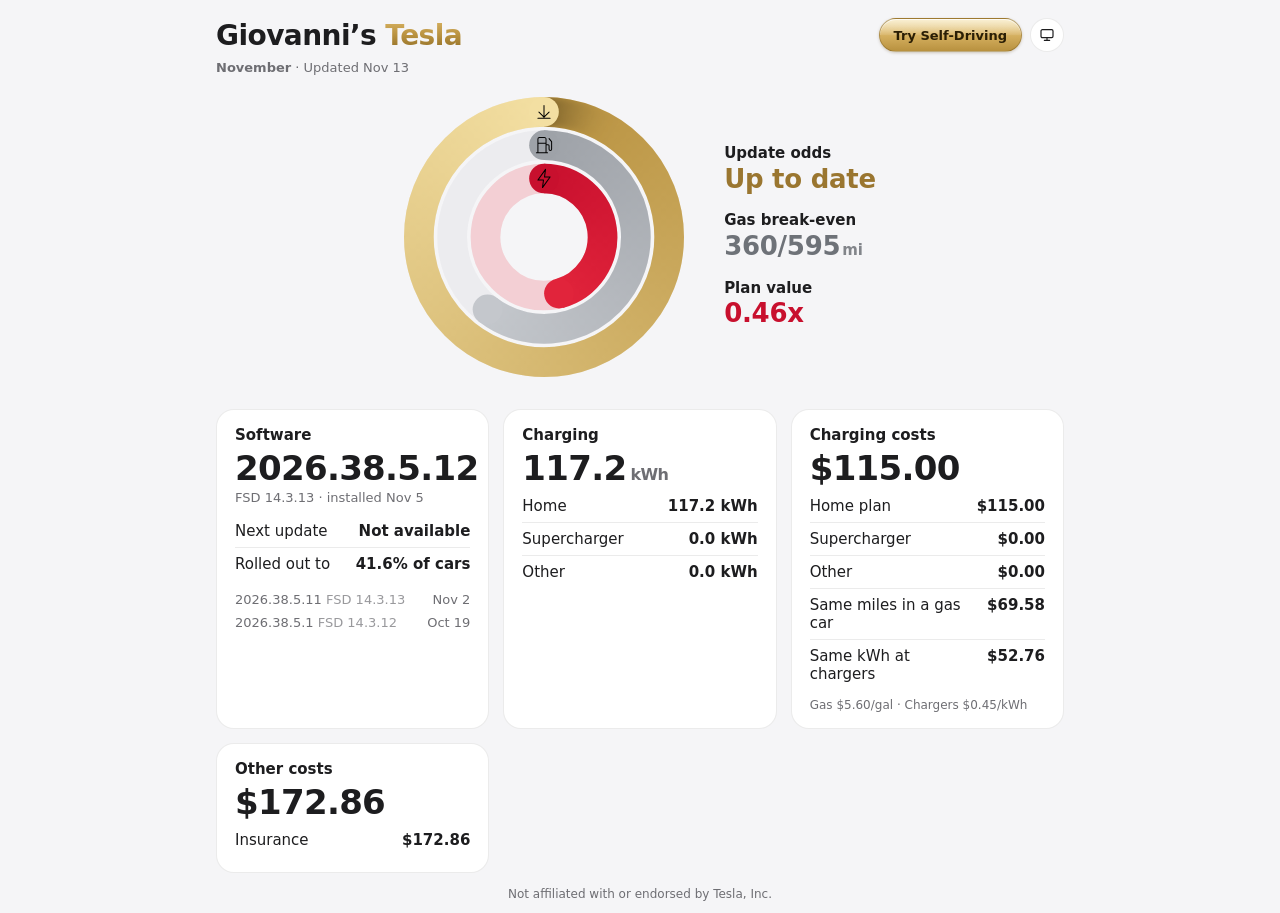
==== commit ae1e26ad: "Remove temporary pairing UI after successful re-pair" ====
--- a/index.html
+++ b/index.html
@@ -34,7 +34,7 @@
 <meta name="twitter:description" content="Everything about my Tesla in three rings: update odds, gas savings and plan value. Updated daily.">
 <meta name="twitter:image" content="https://ggalletti1.github.io/assets/og.png?v=6541747571">
 <script>/* set theme before first paint to avoid a flash */(function(){var d=document.documentElement,m='system';try{var s=localStorage.getItem('theme');if(s==='light'||s==='dark')m=s;}catch(e){}var t=m==='system'?(window.matchMedia&&matchMedia('(prefers-color-scheme: light)').matches?'light':'dark'):m;d.setAttribute('data-mode',m);d.setAttribute('data-theme',t);d.style.colorScheme=t;})();</script>
-<link rel="stylesheet" href="assets/style.css?v=8936a7b640">
+<link rel="stylesheet" href="assets/style.css?v=2fd59911be">
 </head>
 <body>
 <main class="wrap">
@@ -70,17 +70,6 @@
   </section>
 </main>
 <footer class="wrap">
-  <div class="push-controls">
-    <button class="push-btn" id="push-enable" type="button" hidden>Enable notifications</button>
-    <button class="push-link" id="push-setup" type="button" hidden>Notification setup</button>
-    <p class="note" id="push-status" role="status" aria-live="polite"></p>
-    <div class="push-pair" id="push-pair" hidden>
-      <label for="push-code">Private pairing code</label>
-      <textarea id="push-code" readonly rows="3" spellcheck="false" autocapitalize="off" autocomplete="off" aria-describedby="push-status"></textarea>
-      <div><button class="push-btn" id="push-copy" type="button">Copy code</button>
-      <button class="push-link" id="push-done" type="button">Done</button></div>
-    </div>
-  </div>
   <p>Not affiliated with or endorsed by Tesla, Inc.</p>
 </footer>
 <script src="assets/js/core.js?v=95c8ee3dfd"></script>
@@ -92,6 +81,5 @@
 <script>/* Keep the existing push worker updated; no permission request or enrollment. */
 if ('serviceWorker' in navigator) navigator.serviceWorker.register('/sw.js', {scope:'/', updateViaCache:'none'}).catch(function(){});
 </script>
-<script src="assets/js/push.js?v=18ac2b966d"></script>
 </body>
 </html>
--- a/assets/style.css
+++ b/assets/style.css
@@ -48,15 +48,3 @@
 .note{color:var(--mute);font-size:12px;margin:8px 0 0}
 
 @media (max-width:400px){.cta-btn{padding:0 11px;gap:4px}.tb-r{gap:6px}}
-
-/* Quiet, opt-in notification setup; no permission prompt on page load. */
-[hidden]{display:none!important}
-.push-controls{margin:8px auto 18px;max-width:420px}
-.push-btn,.push-link{font:inherit;font-size:12px;cursor:pointer}
-.push-btn{border:1px solid var(--line);border-radius:18px;background:var(--card);color:var(--fg);padding:9px 14px;min-height:36px}
-.push-btn:hover{background:var(--line)}.push-btn:disabled{opacity:.5;cursor:wait}
-.push-link{border:0;background:none;color:var(--mute);padding:9px 10px;text-decoration:underline;text-underline-offset:3px}
-.push-btn:focus-visible,.push-link:focus-visible{outline:2px solid var(--acc);outline-offset:3px}
-.push-pair{margin-top:12px;padding:14px;border:1px solid var(--line);border-radius:16px;background:var(--card);text-align:left}
-.push-pair label{display:block;color:var(--fg);font-weight:600;margin-bottom:8px}
-.push-pair textarea{width:100%;resize:vertical;border:1px solid var(--line);border-radius:8px;background:var(--bg);color:var(--fg);padding:8px;font:11px ui-monospace,monospace;word-break:break-all}
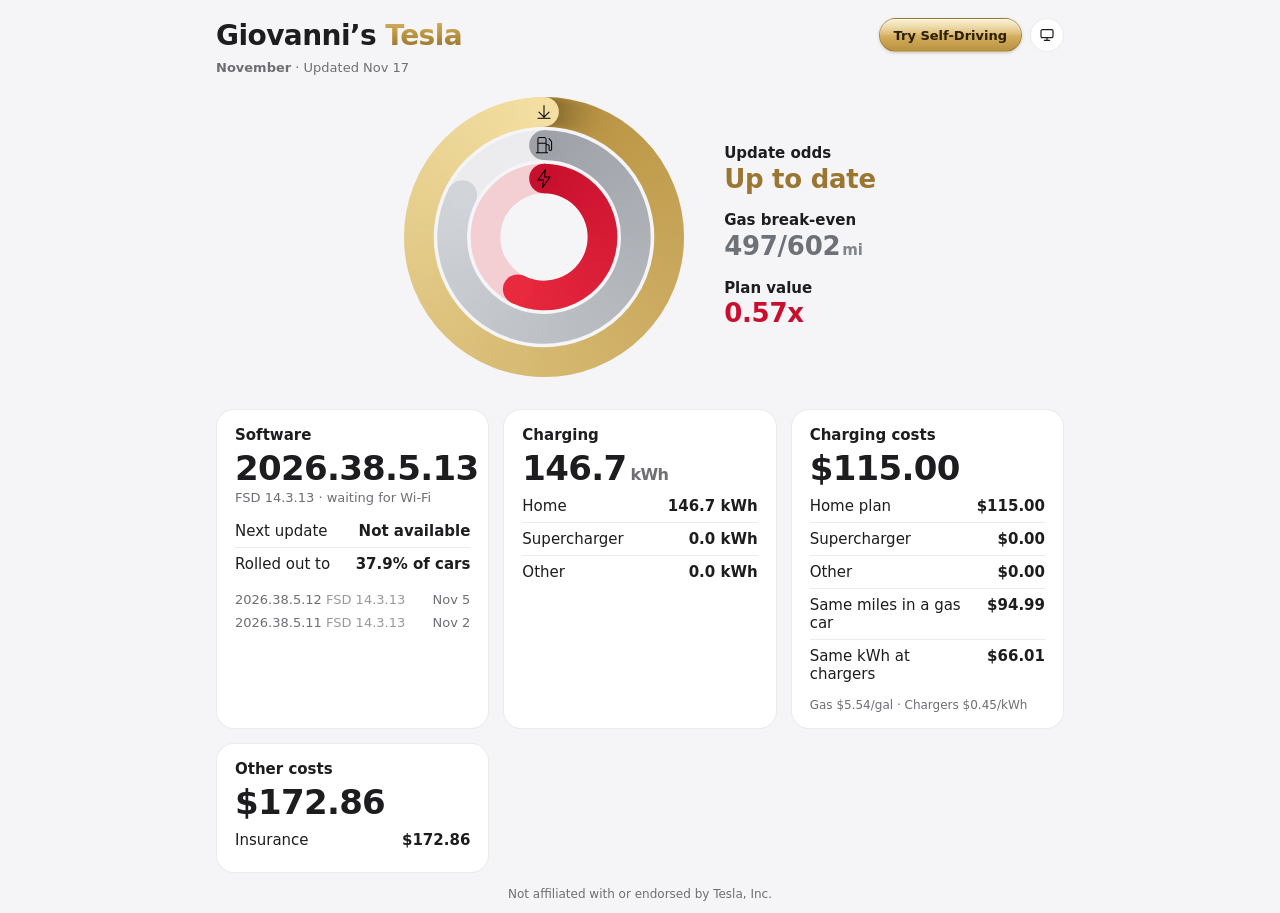
==== commit 0344dbb0: "Software box: waiting for Wi-Fi status" ====
--- a/index.html
+++ b/index.html
@@ -74,7 +74,7 @@
 </footer>
 <script src="assets/js/core.js?v=95c8ee3dfd"></script>
 <script src="assets/js/rings.js?v=1d94d1d41d"></script>
-<script src="assets/js/software.js?v=8e33b72c5f"></script>
+<script src="assets/js/software.js?v=376ee69935"></script>
 <script src="assets/js/charging.js?v=5e74988c7b"></script>
 <script src="assets/js/cost.js?v=53e8a6133e"></script>
 <script src="assets/js/main.js?v=6742d1a948"></script>
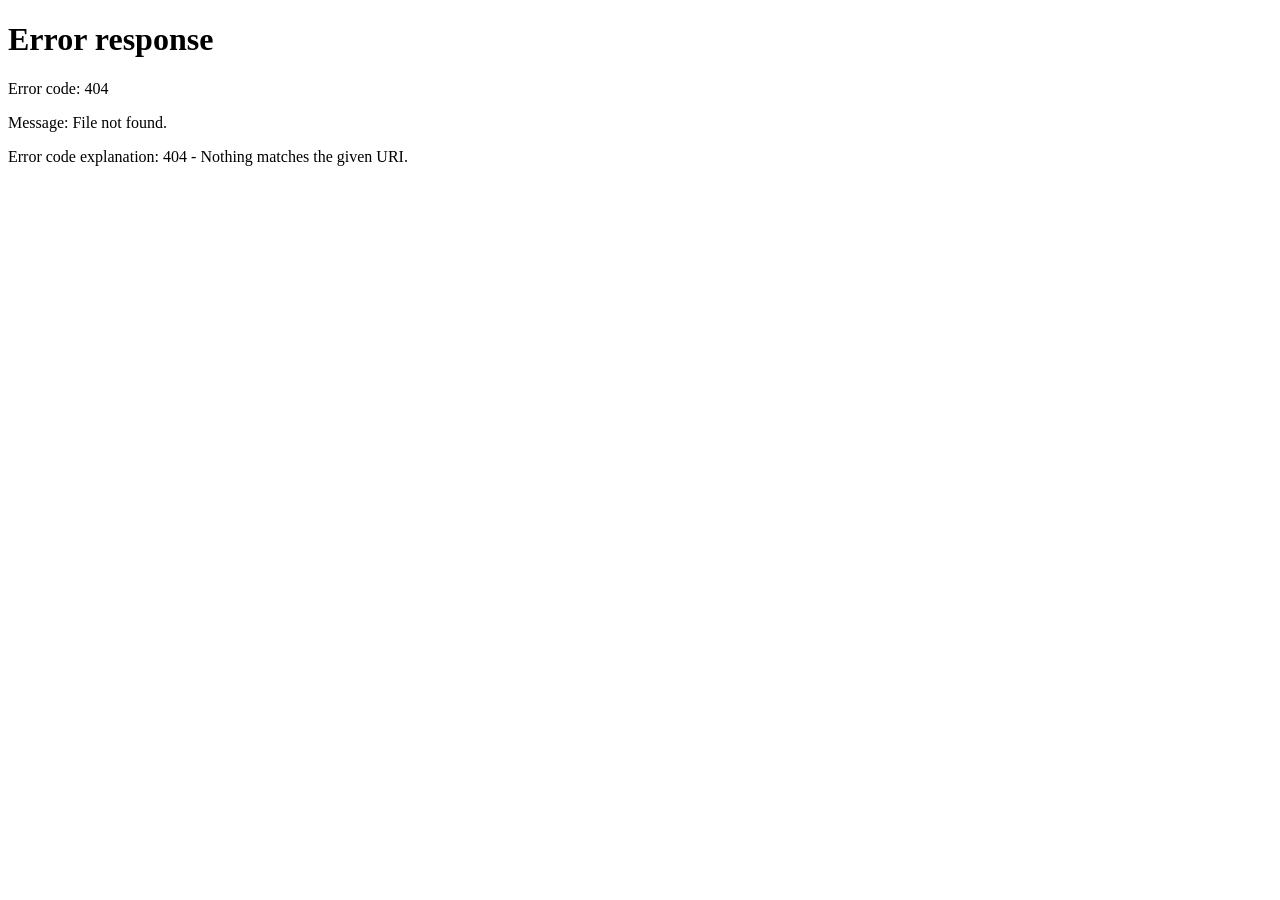
==== commit 029de366: "MyTesla moved to /mytesla/: root redirect, push-only transitional sw.js" ====
--- a/index.html
+++ b/index.html
@@ -6,80 +6,13 @@
 <meta name="color-scheme" content="dark light">
 <meta name="theme-color" content="#050506">
 <meta name="robots" content="noindex">
-<meta name="description" content="Everything about my Tesla in three rings: update odds, gas savings and plan value. Updated daily.">
 <title>MyTesla</title>
-<link rel="icon" href="favicon.ico?v=8e42ed2fef" sizes="16x16 32x32 48x48">
-<link rel="icon" href="assets/icon-32.png?v=fc5183df4c" type="image/png" sizes="32x32">
-<link rel="apple-touch-icon" href="assets/touch-icon-180.png?v=a4b3df13f2" sizes="180x180">
-<link rel="apple-touch-icon" href="assets/touch-icon-167.png?v=7d2b74c05c" sizes="167x167">
-<link rel="apple-touch-icon" href="assets/touch-icon-152.png?v=faee7cdfb2" sizes="152x152">
-<link rel="apple-touch-icon" href="assets/touch-icon-120.png?v=bbd6837c9e" sizes="120x120">
-<link rel="mask-icon" href="safari-pinned-tab.svg?v=009a2604a4" color="#e82127">
-<link rel="manifest" href="site.webmanifest?v=c00a7908e0">
-<meta name="apple-mobile-web-app-title" content="MyTesla">
-<meta name="apple-mobile-web-app-capable" content="yes">
-<meta name="mobile-web-app-capable" content="yes">
-<link rel="canonical" href="https://ggalletti1.github.io/">
-<meta property="og:type" content="website">
-<meta property="og:site_name" content="MyTesla">
-<meta property="og:title" content="MyTesla">
-<meta property="og:description" content="Everything about my Tesla in three rings: update odds, gas savings and plan value. Updated daily.">
-<meta property="og:url" content="https://ggalletti1.github.io/">
-<meta property="og:image" content="https://ggalletti1.github.io/assets/og.png?v=6541747571">
-<meta property="og:image:width" content="1200">
-<meta property="og:image:height" content="630">
-<meta property="og:image:alt" content="MyTesla: three rings on a dark background">
-<meta name="twitter:card" content="summary_large_image">
-<meta name="twitter:title" content="MyTesla">
-<meta name="twitter:description" content="Everything about my Tesla in three rings: update odds, gas savings and plan value. Updated daily.">
-<meta name="twitter:image" content="https://ggalletti1.github.io/assets/og.png?v=6541747571">
-<script>/* set theme before first paint to avoid a flash */(function(){var d=document.documentElement,m='system';try{var s=localStorage.getItem('theme');if(s==='light'||s==='dark')m=s;}catch(e){}var t=m==='system'?(window.matchMedia&&matchMedia('(prefers-color-scheme: light)').matches?'light':'dark'):m;d.setAttribute('data-mode',m);d.setAttribute('data-theme',t);d.style.colorScheme=t;})();</script>
-<link rel="stylesheet" href="assets/style.css?v=2fd59911be">
+<link rel="canonical" href="https://ggalletti1.github.io/mytesla/">
+<meta http-equiv="refresh" content="0; url=/mytesla/">
+<script>location.replace('/mytesla/' + location.search + location.hash);</script>
+<style>html{background:#050506;color:#a1a1a6;font:14px -apple-system,BlinkMacSystemFont,system-ui,sans-serif}body{margin:0;padding:40px 16px;text-align:center}a{color:inherit}</style>
 </head>
 <body>
-<main class="wrap">
-  <header class="topbar">
-    <h1>Giovanni’s <span>Tesla</span></h1>
-    <div class="tb-r">
-      <a class="cta-btn tb-cta" href="https://tesla.com/get-app/referral?code=giovanni87739" target="_blank" rel="noopener sponsored">Try Self-Driving</a>
-      <div class="theme-wrap" id="theme-wrap">
-        <button class="theme-btn" id="theme" type="button" aria-haspopup="menu" aria-expanded="false" aria-controls="theme-menu" title="Theme: System" aria-label="Theme: System">
-          <svg class="ic ic-system" width="14" height="14" viewBox="0 0 24 24" fill="none" stroke="currentColor" stroke-width="1.8" stroke-linecap="round" stroke-linejoin="round" aria-hidden="true" focusable="false"><rect x="3" y="4" width="18" height="12" rx="2"/><path d="M8 20h8M12 16v4"/></svg>
-          <svg class="ic ic-light" width="14" height="14" viewBox="0 0 24 24" fill="none" stroke="currentColor" stroke-width="1.8" stroke-linecap="round" stroke-linejoin="round" aria-hidden="true" focusable="false"><circle cx="12" cy="12" r="4"/><path d="M12 2v2M12 20v2M4.9 4.9l1.4 1.4M17.7 17.7l1.4 1.4M2 12h2M20 12h2M4.9 19.1l1.4-1.4M17.7 6.3l1.4-1.4"/></svg>
-          <svg class="ic ic-dark" width="14" height="14" viewBox="0 0 24 24" fill="none" stroke="currentColor" stroke-width="1.8" stroke-linecap="round" stroke-linejoin="round" aria-hidden="true" focusable="false"><path d="M21 12.8A9 9 0 1 1 11.2 3a7 7 0 0 0 9.8 9.8z"/></svg>
-          
-        </button>
-        <div class="theme-menu" id="theme-menu" role="menu" aria-label="Theme">
-          <button type="button" class="tm-item" role="menuitemradio" aria-checked="false" data-mode="system" tabindex="-1" aria-label="System" title="System"><svg class="tm-ic" width="14" height="14" viewBox="0 0 24 24" fill="none" stroke="currentColor" stroke-width="1.8" stroke-linecap="round" stroke-linejoin="round" aria-hidden="true" focusable="false"><rect x="3" y="4" width="18" height="12" rx="2"/><path d="M8 20h8M12 16v4"/></svg></button>
-          <button type="button" class="tm-item" role="menuitemradio" aria-checked="false" data-mode="light" tabindex="-1" aria-label="Light" title="Light"><svg class="tm-ic" width="14" height="14" viewBox="0 0 24 24" fill="none" stroke="currentColor" stroke-width="1.8" stroke-linecap="round" stroke-linejoin="round" aria-hidden="true" focusable="false"><circle cx="12" cy="12" r="4"/><path d="M12 2v2M12 20v2M4.9 4.9l1.4 1.4M17.7 17.7l1.4 1.4M2 12h2M20 12h2M4.9 19.1l1.4-1.4M17.7 6.3l1.4-1.4"/></svg></button>
-          <button type="button" class="tm-item" role="menuitemradio" aria-checked="false" data-mode="dark" tabindex="-1" aria-label="Dark" title="Dark"><svg class="tm-ic" width="14" height="14" viewBox="0 0 24 24" fill="none" stroke="currentColor" stroke-width="1.8" stroke-linecap="round" stroke-linejoin="round" aria-hidden="true" focusable="false"><path d="M21 12.8A9 9 0 1 1 11.2 3a7 7 0 0 0 9.8 9.8z"/></svg></button>
-        </div>
-      </div>
-    </div>
-  </header>
-  <p class="updated" id="updated"></p>
-  <section class="rings-wrap" aria-label="Rings">
-    <div class="rings-box"><svg id="rings" viewBox="0 0 100 100" role="img" aria-label="Rings"></svg></div>
-    <ul class="legend" id="legend"></ul>
-  </section>
-  <section class="cards">
-    <article class="card" id="software"></article>
-    <article class="card" id="charging"></article>
-    <article class="card" id="cost"></article>
-    <article class="card" id="expenses"></article>
-  </section>
-</main>
-<footer class="wrap">
-  <p>Not affiliated with or endorsed by Tesla, Inc.</p>
-</footer>
-<script src="assets/js/core.js?v=95c8ee3dfd"></script>
-<script src="assets/js/rings.js?v=1d94d1d41d"></script>
-<script src="assets/js/software.js?v=376ee69935"></script>
-<script src="assets/js/charging.js?v=5e74988c7b"></script>
-<script src="assets/js/cost.js?v=53e8a6133e"></script>
-<script src="assets/js/main.js?v=6742d1a948"></script>
-<script>/* Keep the existing push worker updated; no permission request or enrollment. */
-if ('serviceWorker' in navigator) navigator.serviceWorker.register('/sw.js', {scope:'/', updateViaCache:'none'}).catch(function(){});
-</script>
+<p>MyTesla moved to <a href="/mytesla/">ggalletti1.github.io/mytesla</a>.</p>
 </body>
 </html>
